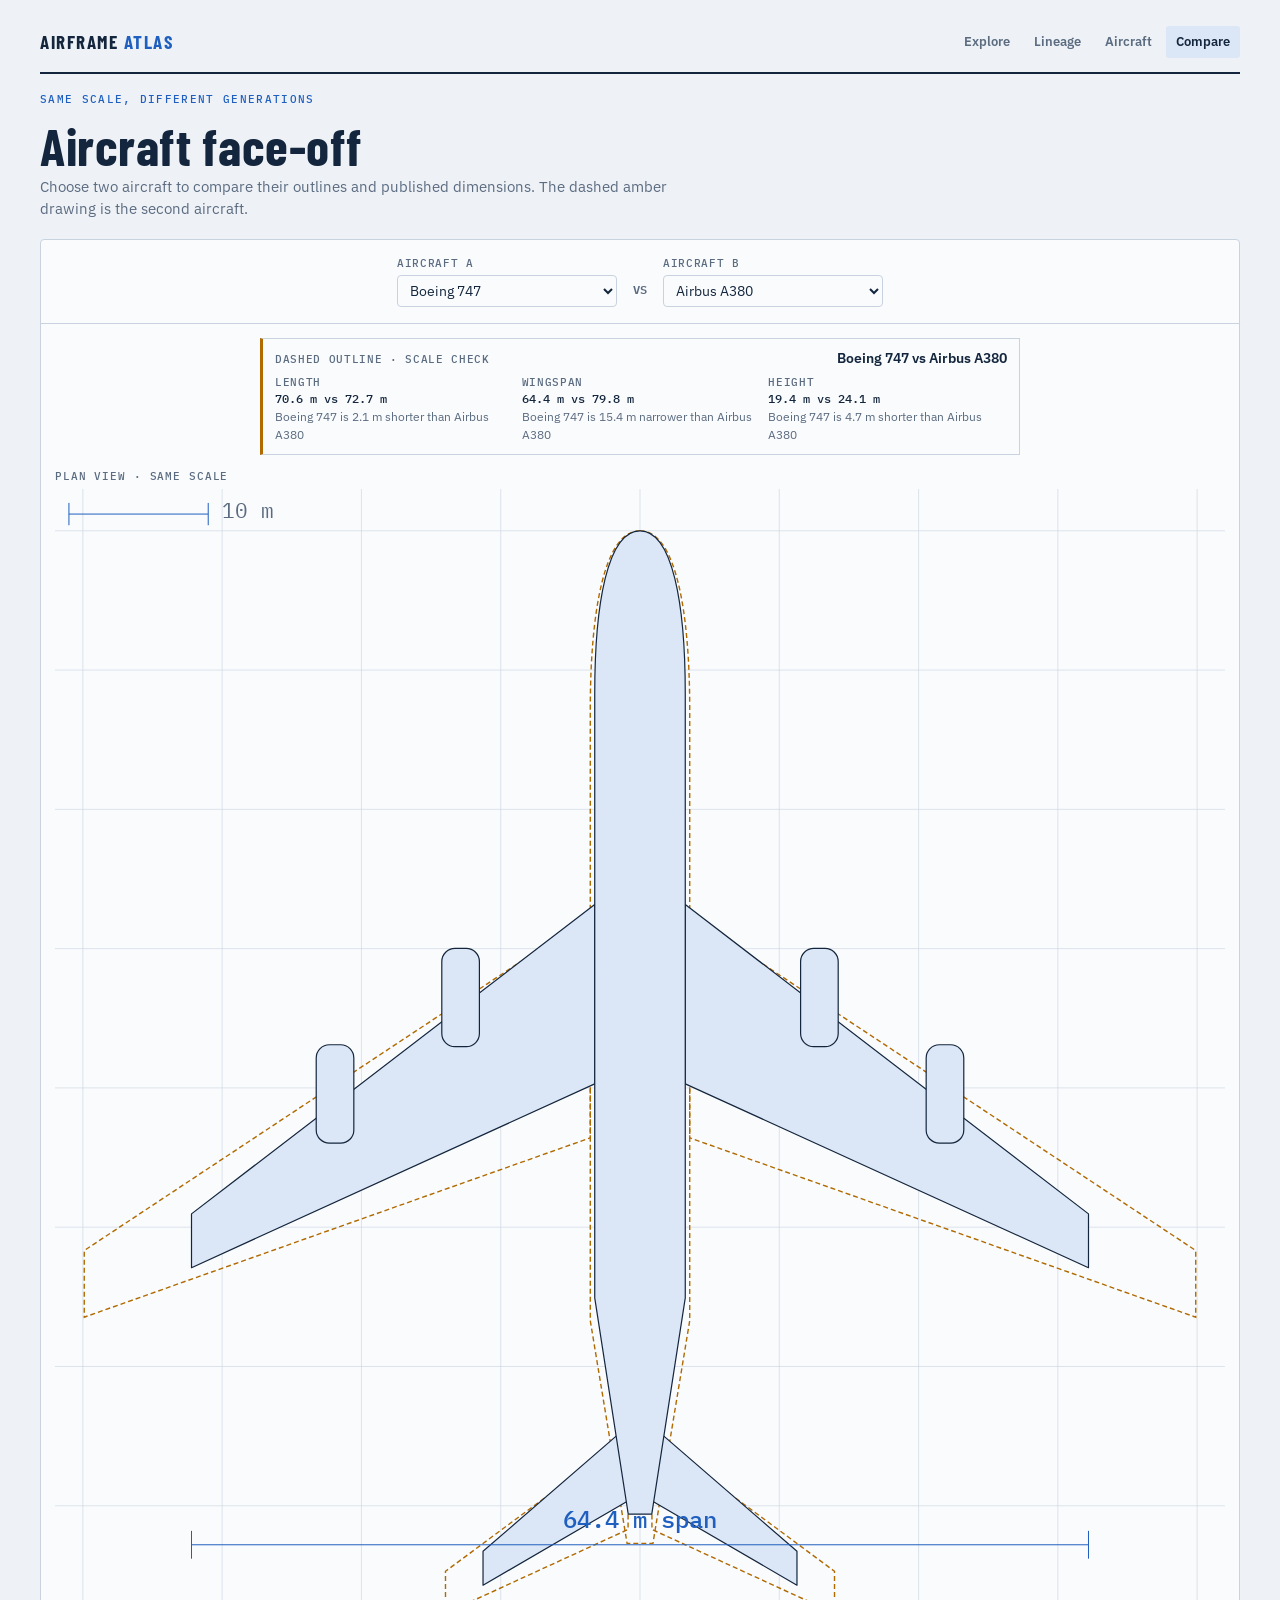
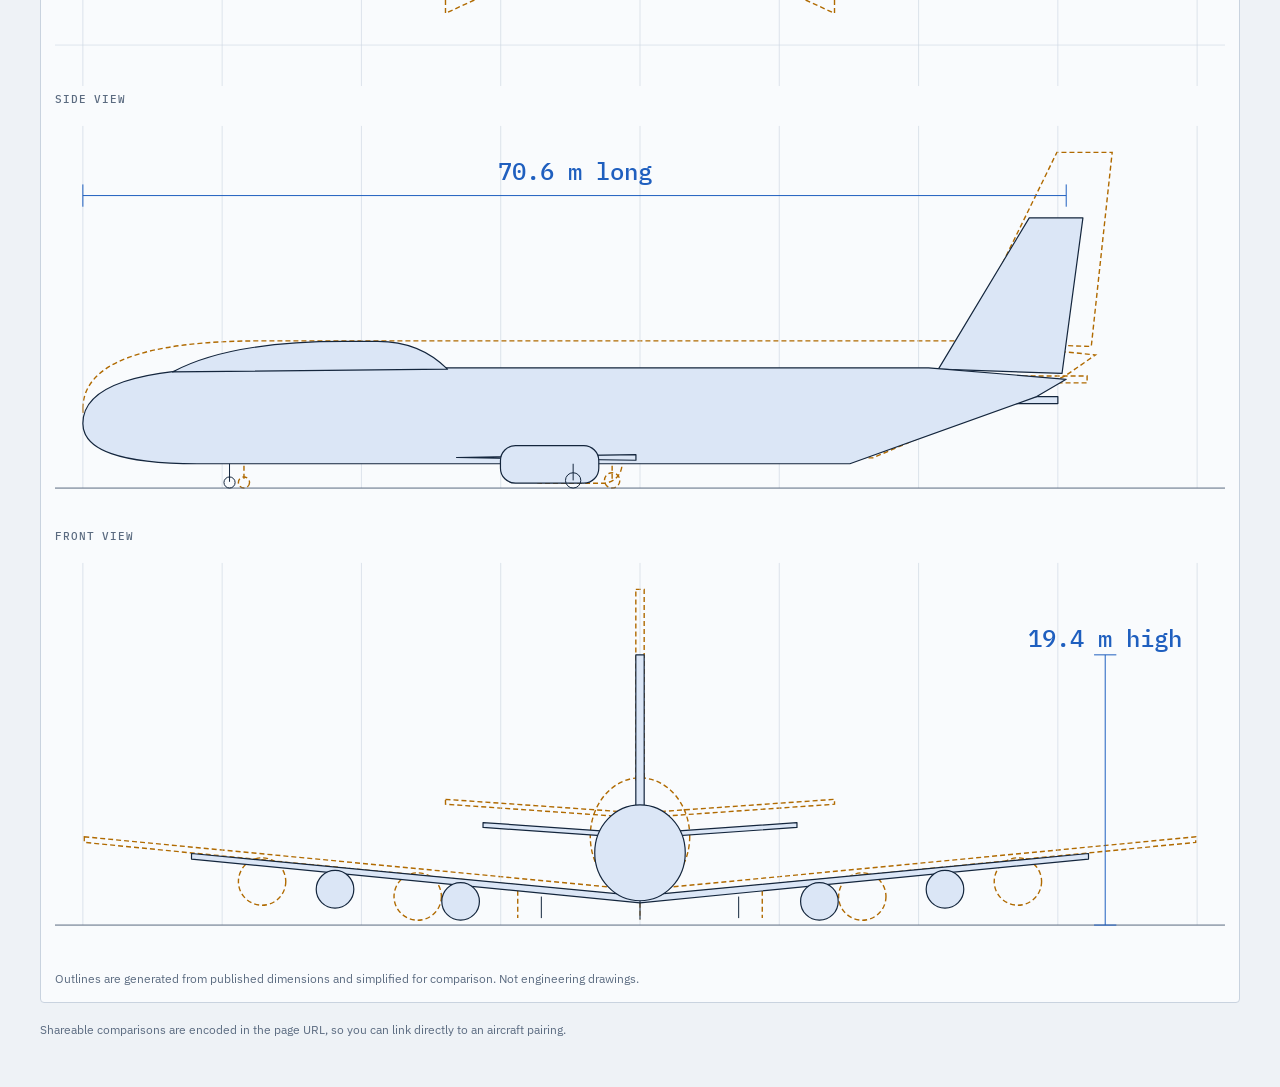
==== compare.html @ fbf18b7b "Structures Redone" ====
<!DOCTYPE html>
<html lang="en">
<head>
<meta charset="utf-8">
<meta name="viewport" content="width=device-width, initial-scale=1">
<meta name="description" content="Compare airliner dimensions and true-scale three-view outlines.">
<title>Compare aircraft — Airframe Atlas</title>
<link rel="preconnect" href="https://fonts.googleapis.com">
<link rel="preconnect" href="https://fonts.gstatic.com" crossorigin>
<link href="https://fonts.googleapis.com/css2?family=Barlow+Condensed:wght@500;600;700&family=IBM+Plex+Sans:wght@400;500;600&family=IBM+Plex+Mono:wght@400;500&display=swap" rel="stylesheet">
<link rel="stylesheet" href="styles.css">
</head>
<body data-page="compare">
<main class="wrap">
  <header class="site-header">
    <a class="wordmark" href="index.html">AIRFRAME <span>ATLAS</span></a>
    <nav class="site-nav" aria-label="Main navigation">
      <a href="index.html">Explore</a>
      <a href="timeline.html">Lineage</a>
      <a href="aircraft.html#b747">Aircraft</a>
      <a class="active" href="compare.html" aria-current="page">Compare</a>
    </nav>
  </header>
  <section class="page-intro">
    <p class="eyebrow">Same scale, different generations</p>
    <h1>Aircraft face-off</h1>
    <p class="sub">Choose two aircraft to compare their outlines and published dimensions. The dashed amber drawing is the second aircraft.</p>
  </section>
  <section class="panel compare-panel">
    <div class="compare-controls">
      <label for="compareLeft">Aircraft A<select id="compareLeft"></select></label>
      <span class="versus">VS</span>
      <label for="compareRight">Aircraft B<select id="compareRight"></select></label>
    </div>
    <div class="views">
      <div class="compare-readout" id="compareReadout" aria-live="polite" hidden></div>
      <span class="vlab">Plan view · same scale</span>
      <svg id="vTop" viewBox="-42 -3 84 86" role="img" aria-label="Overlaid plan views"></svg>
      <span class="vlab">Side view</span>
      <svg id="vSide" viewBox="-2 -27 84 29.5" role="img" aria-label="Overlaid side views"></svg>
      <span class="vlab">Front view</span>
      <svg id="vFront" viewBox="-42 -27 84 29.5" role="img" aria-label="Overlaid front views"></svg>
      <p class="disclaim">Outlines are generated from published dimensions and simplified for comparison. Not engineering drawings.</p>
    </div>
  </section>
  <footer>Shareable comparisons are encoded in the page URL, so you can link directly to an aircraft pairing.</footer>
</main>
<script src="aircraft-data.js"></script>
<script src="aircraft-drawings.js"></script>
<script src="app.js"></script>
</body>
</html>
---- styles.css ----
/* Layout idea: a drafting sheet. Lineage chart (time × design family) on top, a title-block style detail sheet with true-scale three-view below. */
:root{
  --paper:#eef2f6;
  --sheet:#f9fbfd;
  --ink:#14263d;
  --muted:#5b6b80;
  --line:#c9d3df;
  --accent:#1f5fbf;
  --accent-soft:#dbe6f6;
  --ok:#2f7d4f; --warn:#b06a00; --off:#7a8494;
  --font-display:"Barlow Condensed","Arial Narrow",Arial,sans-serif;
  --font-body:"IBM Plex Sans",system-ui,-apple-system,"Segoe UI",sans-serif;
  --font-mono:"IBM Plex Mono",ui-monospace,Menlo,Consolas,monospace;
  color-scheme:light;
}
@media (prefers-color-scheme: dark){
  :root:not([data-theme="light"]){
    --paper:#0b1a2e; --sheet:#0f2238; --ink:#dce8f7; --muted:#8fa3bd; --line:#24405f;
    --accent:#7fb2ff; --accent-soft:#17345a; --ok:#6fcf97; --warn:#f2b45a; --off:#8090a6;
    color-scheme:dark;
  }
}
:root[data-theme="dark"]{
  --paper:#0b1a2e; --sheet:#0f2238; --ink:#dce8f7; --muted:#8fa3bd; --line:#24405f;
  --accent:#7fb2ff; --accent-soft:#17345a; --ok:#6fcf97; --warn:#f2b45a; --off:#8090a6;
  color-scheme:dark;
}
*{box-sizing:border-box}
html,body{margin:0}
body{background:var(--paper);color:var(--ink);font-family:var(--font-body);font-size:15px;line-height:1.5}
a{color:var(--accent)}
:focus-visible{outline:2px solid var(--accent);outline-offset:2px}
.wrap{max-width:1240px;margin:0 auto;padding:20px 20px 48px;display:grid;gap:18px}
header{display:flex;flex-wrap:wrap;align-items:flex-end;justify-content:space-between;gap:12px;border-bottom:2px solid var(--ink);padding-bottom:10px}
h1{font-family:var(--font-display);font-weight:700;font-size:40px;line-height:1;margin:0;letter-spacing:.01em;text-wrap:balance}
.sub{color:var(--muted);margin:4px 0 0;max-width:62ch}
.stats{display:flex;gap:18px;font-family:var(--font-mono);font-size:12px;color:var(--muted)}
.stats b{display:block;font-size:22px;color:var(--ink);font-weight:500;font-variant-numeric:tabular-nums}
.panel{background:var(--sheet);border:1px solid var(--line);border-radius:4px}
.toolbar{display:flex;flex-wrap:wrap;gap:8px;align-items:center;padding:12px 14px;border-bottom:1px solid var(--line)}
.toolbar label{font-family:var(--font-mono);font-size:12px;color:var(--muted)}
.chip{font:500 13px var(--font-body);border:1px solid var(--line);background:transparent;color:var(--ink);padding:4px 10px;border-radius:999px;cursor:pointer}
.chip[aria-pressed="true"]{background:var(--ink);color:var(--sheet);border-color:var(--ink)}
input[type=search],select{font:14px var(--font-body);color:var(--ink);background:var(--sheet);border:1px solid var(--line);border-radius:4px;padding:5px 8px}
#q{margin-left:auto;min-width:200px}
.legend{display:flex;flex-wrap:wrap;gap:14px;padding:8px 14px;font-size:12px;color:var(--muted);border-bottom:1px solid var(--line)}
.legend span{display:inline-flex;align-items:center;gap:6px}
.sw{display:inline-block;width:22px;height:8px;border-radius:2px}
.chart{overflow-x:auto}
#tl{display:block}
#tl text{fill:var(--ink);font-family:var(--font-body)}
#tl .yr{fill:var(--muted);font:11px var(--font-mono)}
#tl .grp{font:600 13px var(--font-display);letter-spacing:.06em;text-transform:uppercase;fill:var(--muted)}
#tl .grid{stroke:var(--line);stroke-width:1}
#tl .row{cursor:pointer}
#tl .row:hover .lbl,#tl .row.sel .lbl{fill:var(--accent);font-weight:600}
#tl .row.dim{opacity:.22}
#tl .rowbg{fill:transparent}
#tl .row.sel .rowbg{fill:var(--accent-soft)}
#tl .bar{fill:var(--ink);opacity:.82}
#tl .bar.prod{fill:var(--accent);opacity:1}
#tl .bar.cert{fill:url(#hatch);stroke:var(--accent);stroke-width:1}
#tl .eis{fill:var(--sheet);stroke:var(--ink);stroke-width:1.5}
#tl .edge{fill:none;stroke:var(--muted);stroke-width:1.3}
#tl .edge.i{stroke-dasharray:3 3}
#tl .lbl{font-size:13px}
.detail{display:grid;grid-template-columns:minmax(0,1.15fr) minmax(0,1fr)}
.views{padding:14px;border-right:1px solid var(--line);display:grid;gap:6px;align-content:start}
.vhead{display:flex;justify-content:space-between;align-items:center;gap:10px;flex-wrap:wrap}
.vlab{font:500 11px var(--font-mono);color:var(--muted);text-transform:uppercase;letter-spacing:.08em}
.views svg{width:100%;height:auto;display:block}
.views svg .body{fill:var(--accent-soft);stroke:var(--ink);stroke-width:1.2;vector-effect:non-scaling-stroke;stroke-linejoin:round}
.views svg .thin{fill:none;stroke:var(--ink);stroke-width:1;vector-effect:non-scaling-stroke}
.views svg .prop{fill:none;stroke:var(--ink);stroke-width:1;stroke-dasharray:3 2;vector-effect:non-scaling-stroke}
.views svg .ghost{fill:none;stroke:var(--warn);stroke-width:1.4;stroke-dasharray:5 3;vector-effect:non-scaling-stroke}
.views svg .ground{stroke:var(--muted);stroke-width:1;vector-effect:non-scaling-stroke}
.views svg .dim{stroke:var(--accent);stroke-width:1;vector-effect:non-scaling-stroke;fill:none}
.views svg .dimt{fill:var(--accent);font:500 1.7px var(--font-mono);text-anchor:middle}
.views svg .scal{fill:var(--muted);font:1.5px var(--font-mono)}
.views svg .gridm{stroke:var(--line);stroke-width:.6;vector-effect:non-scaling-stroke}
.compare-readout{border:1px solid var(--line);border-left:3px solid var(--warn);padding:10px 12px;display:grid;gap:8px}
.compare-readout[hidden]{display:none}
.compare-heading{display:flex;justify-content:space-between;align-items:baseline;gap:8px;flex-wrap:wrap}
.compare-heading span,.compare-metric span{font:500 11px var(--font-mono);color:var(--muted);text-transform:uppercase;letter-spacing:.06em}
.compare-heading strong{font:600 14px var(--font-body)}
.compare-metrics{display:grid;grid-template-columns:repeat(3,minmax(0,1fr));gap:8px}
.compare-metric{display:grid;gap:2px;min-width:0}
.compare-metric b{font:500 12px var(--font-mono);font-variant-numeric:tabular-nums}
.compare-metric small{font-size:12px;color:var(--muted)}
.disclaim{font-size:12px;color:var(--muted);margin:4px 0 0}
.info{padding:16px 18px;display:grid;gap:14px;align-content:start}
.title-block{display:grid;gap:4px}
.maker{font:500 12px var(--font-mono);color:var(--muted);text-transform:uppercase;letter-spacing:.08em}
h2{font-family:var(--font-display);font-size:34px;line-height:1;margin:0;text-wrap:balance}
.pill{display:inline-block;font:600 11px var(--font-mono);text-transform:uppercase;letter-spacing:.06em;padding:2px 8px;border-radius:3px;border:1px solid currentColor;width:max-content}
.pill.prod{color:var(--ok)} .pill.cert{color:var(--warn)} .pill.ended,.pill.retired{color:var(--off)}
table.spec{border-collapse:collapse;width:100%;font-size:14px}
table.spec th{text-align:left;font:500 12px var(--font-mono);color:var(--muted);padding:5px 10px 5px 0;white-space:nowrap;vertical-align:top;width:9.5em}
table.spec td{padding:5px 0;border-bottom:1px solid var(--line);font-variant-numeric:tabular-nums}
table.spec tr:last-child td{border-bottom:0}
.note{margin:0;max-width:65ch}
.kin{display:grid;gap:6px}
.kin div{display:flex;flex-wrap:wrap;gap:6px;align-items:center}
.kin .k{font:500 12px var(--font-mono);color:var(--muted);width:7.5em}
.kin button{font:500 13px var(--font-body);background:var(--accent-soft);color:var(--ink);border:1px solid var(--line);border-radius:3px;padding:2px 8px;cursor:pointer}
.kin .none{color:var(--muted);font-size:13px}
.links{display:grid;gap:4px;font-size:14px}
.links .k{font:500 12px var(--font-mono);color:var(--muted)}
footer{font-size:12px;color:var(--muted);max-width:90ch}
@media (max-width:860px){
  .detail{grid-template-columns:1fr}
  .views{border-right:0;border-bottom:1px solid var(--line)}
  #q{margin-left:0;min-width:0;flex:1 1 160px}
}
@media (max-width:520px){.compare-metrics{grid-template-columns:1fr}}
@media (max-width:420px){ h1{font-size:32px} h2{font-size:28px} .wrap{padding:16px} }
@media (prefers-reduced-motion: no-preference){ #tl .row .rowbg{transition:fill .15s} }

.site-header{align-items:center;padding:6px 0 14px}
.wordmark{font:700 19px var(--font-display);letter-spacing:.08em;text-decoration:none;color:var(--ink)}
.wordmark span{color:var(--accent)}
.site-nav{display:flex;flex-wrap:wrap;gap:4px}
.site-nav a{color:var(--muted);font-size:13px;font-weight:600;text-decoration:none;padding:6px 10px;border-radius:3px}
.site-nav a:hover,.site-nav a.active{background:var(--accent-soft);color:var(--ink)}
.home-hero{position:relative;overflow:hidden;padding:clamp(28px,6vw,78px);background:var(--sheet);border:1px solid var(--line);border-radius:4px}
.home-hero:after{content:"";position:absolute;width:clamp(180px,32vw,420px);height:clamp(180px,32vw,420px);right:4%;top:10%;border:1px solid var(--line);border-radius:50%;box-shadow:0 0 0 25px var(--sheet),0 0 0 26px var(--line),0 0 0 65px var(--sheet),0 0 0 66px var(--line);opacity:.6;pointer-events:none}
.eyebrow{font:500 11px var(--font-mono);color:var(--accent);text-transform:uppercase;letter-spacing:.12em;margin:0 0 8px}
.home-hero h1{position:relative;z-index:1;font-size:clamp(42px,7vw,76px);max-width:12ch;line-height:.98}
.home-hero h1 span{color:var(--accent)}
.home-hero>.sub{position:relative;z-index:1;font-size:16px;max-width:56ch;margin:16px 0 0}
.hero-actions{position:relative;z-index:1;display:flex;align-items:center;gap:20px;flex-wrap:wrap;margin-top:24px}
.button-link{display:inline-flex;align-items:center;gap:12px;background:var(--ink);color:var(--sheet);text-decoration:none;font-weight:600;padding:10px 15px;border-radius:3px}
.button-link:hover{background:var(--accent);color:var(--sheet)}
.text-link{font-weight:600;text-decoration:none}
.home-hero .stats{position:relative;z-index:1;margin-top:36px;padding-top:14px;border-top:1px solid var(--line);width:max-content;max-width:100%;flex-wrap:wrap}
.home-section{display:grid;gap:12px}
.section-heading{display:flex;align-items:end;justify-content:space-between;gap:12px}
.section-heading h2{font-size:30px}
.section-heading>a{font-size:13px;font-weight:600;text-decoration:none}
.explore-grid{display:grid;grid-template-columns:repeat(3,minmax(0,1fr));gap:10px}
.explore-card,.aircraft-card{position:relative;display:grid;gap:9px;background:var(--sheet);border:1px solid var(--line);padding:16px;color:var(--ink);text-decoration:none}
.explore-card:hover,.aircraft-card:hover{border-color:var(--accent);transform:translateY(-2px)}
.explore-card{min-height:150px;align-content:start}
.card-index,.maker{font:500 11px var(--font-mono);color:var(--muted);text-transform:uppercase;letter-spacing:.07em}
.explore-card strong{font:600 23px var(--font-display)}
.explore-card>span:nth-of-type(2){font-size:13px;color:var(--muted);max-width:36ch}
.explore-card>b,.card-arrow{position:absolute;right:14px;bottom:12px;color:var(--accent);font-size:18px}
.featured-grid{display:grid;grid-template-columns:repeat(4,minmax(0,1fr));gap:10px}
.aircraft-card{min-height:124px;align-content:start}
.aircraft-card strong{font:600 21px var(--font-display);line-height:1.05;padding-right:12px}
.aircraft-card>span:nth-of-type(2){font-size:12px;color:var(--muted)}
.page-intro{display:grid;gap:5px}
.page-intro h1{font-size:clamp(34px,5vw,52px)}
.page-intro .sub{margin:0;max-width:70ch}
.page-intro .stats{margin-top:8px}
.compact-intro{display:flex;align-items:end;justify-content:space-between;gap:16px;flex-wrap:wrap}
.picker-label,.compare-controls label{display:grid;gap:5px;font:500 11px var(--font-mono);color:var(--muted);text-transform:uppercase;letter-spacing:.06em}
.picker-label select,.compare-controls select{min-width:220px}
.kin a{font:500 13px var(--font-body);background:var(--accent-soft);color:var(--ink);border:1px solid var(--line);border-radius:3px;padding:2px 8px;text-decoration:none}
.kin a:hover{border-color:var(--accent)}
.info .button-link{width:max-content}
.compare-panel .views{border:0}
.compare-controls{display:flex;align-items:end;justify-content:center;gap:16px;flex-wrap:wrap;padding:16px;border-bottom:1px solid var(--line)}
.versus{font:600 12px var(--font-mono);color:var(--muted);padding-bottom:8px}
.compare-panel .compare-readout{max-width:760px;margin:0 auto 8px;width:100%}
@media(max-width:760px){
  .explore-grid{grid-template-columns:1fr}
  .explore-card{min-height:120px}
  .featured-grid{grid-template-columns:repeat(2,minmax(0,1fr))}
  .home-hero:after{right:-100px;opacity:.35}
}
@media(max-width:480px){
  .site-header{align-items:flex-start}
  .site-nav{width:100%;justify-content:space-between}
  .site-nav a{padding:6px}
  .featured-grid{grid-template-columns:1fr}
  .compare-controls label,.compare-controls select{width:100%;min-width:0}
  .versus{padding:0}
}
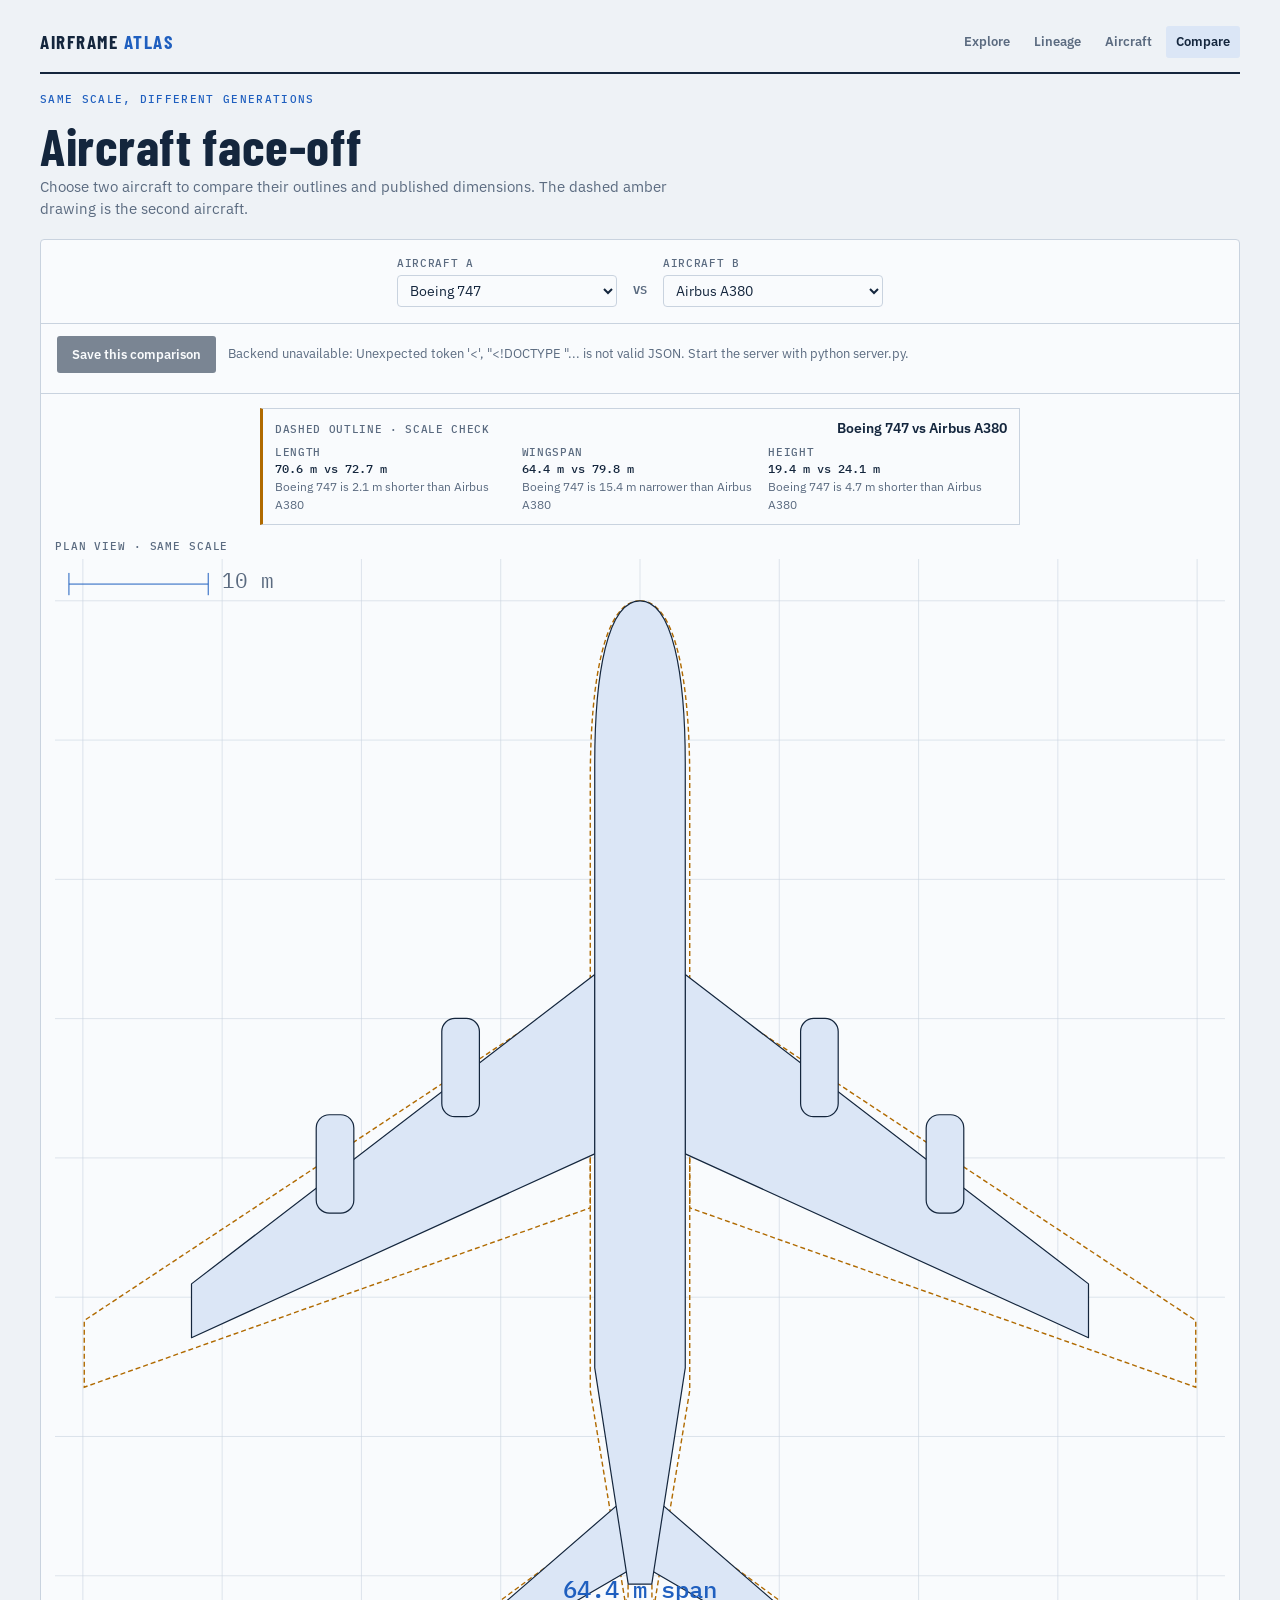
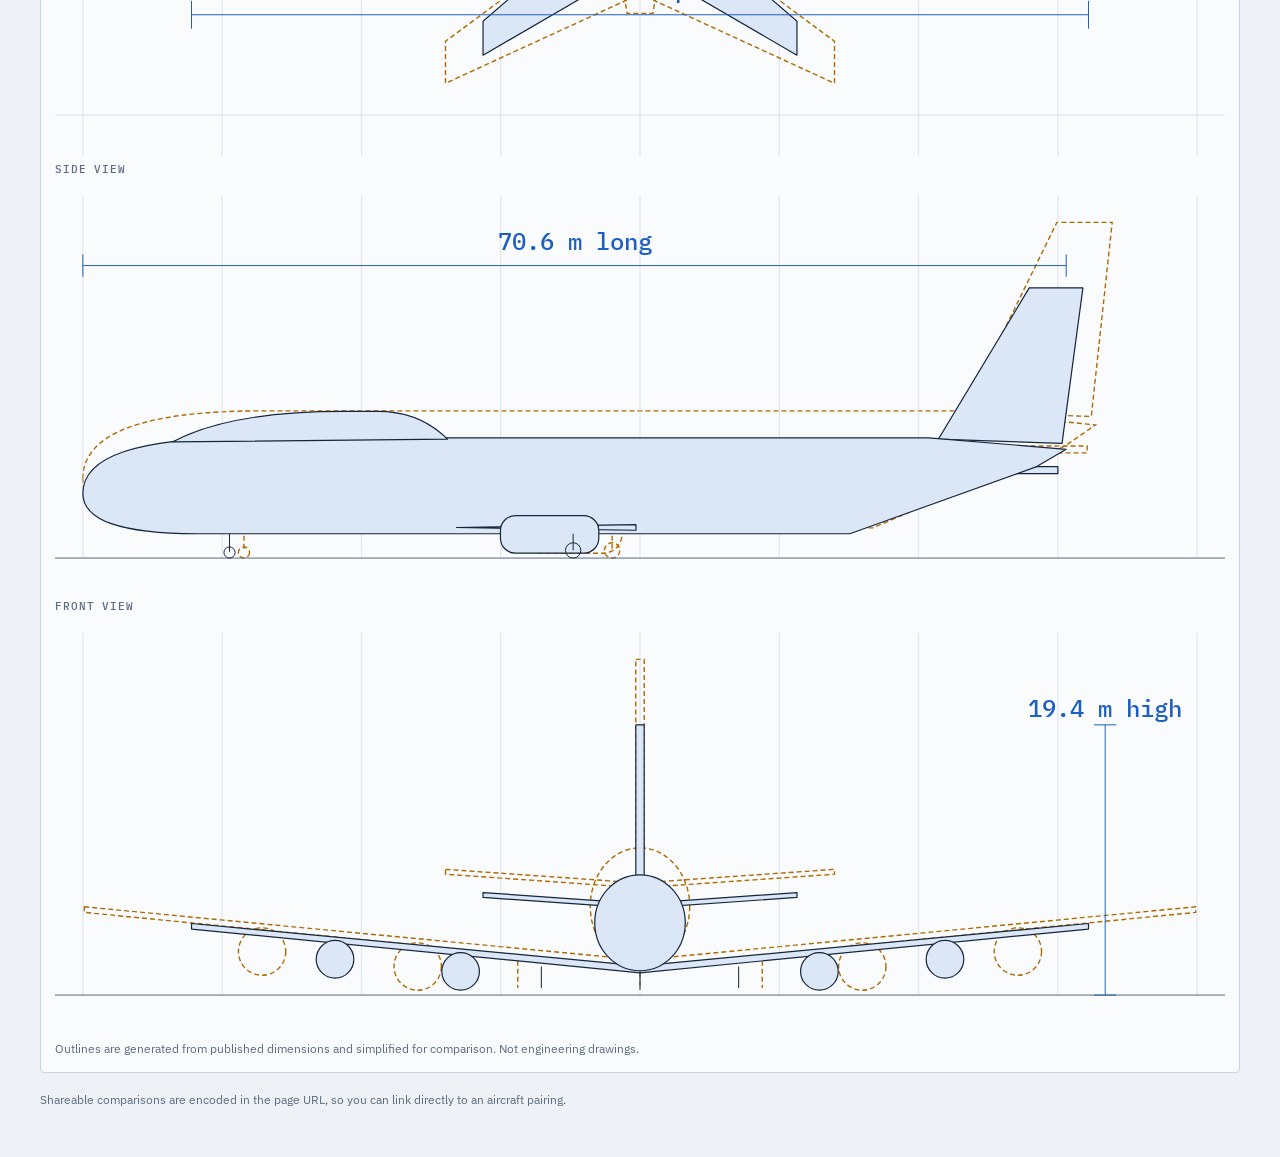
==== commit 6a7f4789: "Add atlas pages and saved comparisons" ====
--- a/compare.html
+++ b/compare.html
@@ -32,6 +32,13 @@
       <span class="versus">VS</span>
       <label for="compareRight">Aircraft B<select id="compareRight"></select></label>
     </div>
+    <div class="saved-comparisons">
+      <div class="saved-actions">
+        <button class="button-link save-button" id="saveComparison" type="button">Save this comparison</button>
+        <p id="apiStatus" class="api-status" role="status" aria-live="polite"></p>
+      </div>
+      <div id="savedComparisonList" class="saved-list" aria-live="polite"></div>
+    </div>
     <div class="views">
       <div class="compare-readout" id="compareReadout" aria-live="polite" hidden></div>
       <span class="vlab">Plan view · same scale</span>
--- a/styles.css
+++ b/styles.css
@@ -163,6 +163,18 @@
 .compare-controls{display:flex;align-items:end;justify-content:center;gap:16px;flex-wrap:wrap;padding:16px;border-bottom:1px solid var(--line)}
 .versus{font:600 12px var(--font-mono);color:var(--muted);padding-bottom:8px}
 .compare-panel .compare-readout{max-width:760px;margin:0 auto 8px;width:100%}
+.saved-comparisons{display:grid;gap:8px;padding:12px 16px;border-bottom:1px solid var(--line)}
+.saved-actions{display:flex;align-items:center;gap:12px;flex-wrap:wrap}
+.save-button{border:0;font:600 13px var(--font-body);cursor:pointer}
+.save-button:disabled{opacity:.55;cursor:not-allowed}
+.api-status,.saved-empty{font-size:13px;color:var(--muted);margin:0}
+.saved-list{display:grid;gap:6px}
+.saved-item{display:flex;align-items:center;justify-content:space-between;gap:12px;border-top:1px solid var(--line);padding-top:6px}
+.saved-item>a{font-size:14px;font-weight:600;text-decoration:none}
+.saved-item>a span{font:500 11px var(--font-mono);color:var(--muted);text-transform:uppercase}
+.remove-saved{font:500 12px var(--font-body);color:var(--muted);background:transparent;border:1px solid var(--line);border-radius:3px;padding:3px 8px;cursor:pointer}
+.remove-saved:hover{border-color:var(--warn);color:var(--warn)}
+.remove-saved:disabled{opacity:.55;cursor:not-allowed}
 @media(max-width:760px){
   .explore-grid{grid-template-columns:1fr}
   .explore-card{min-height:120px}
